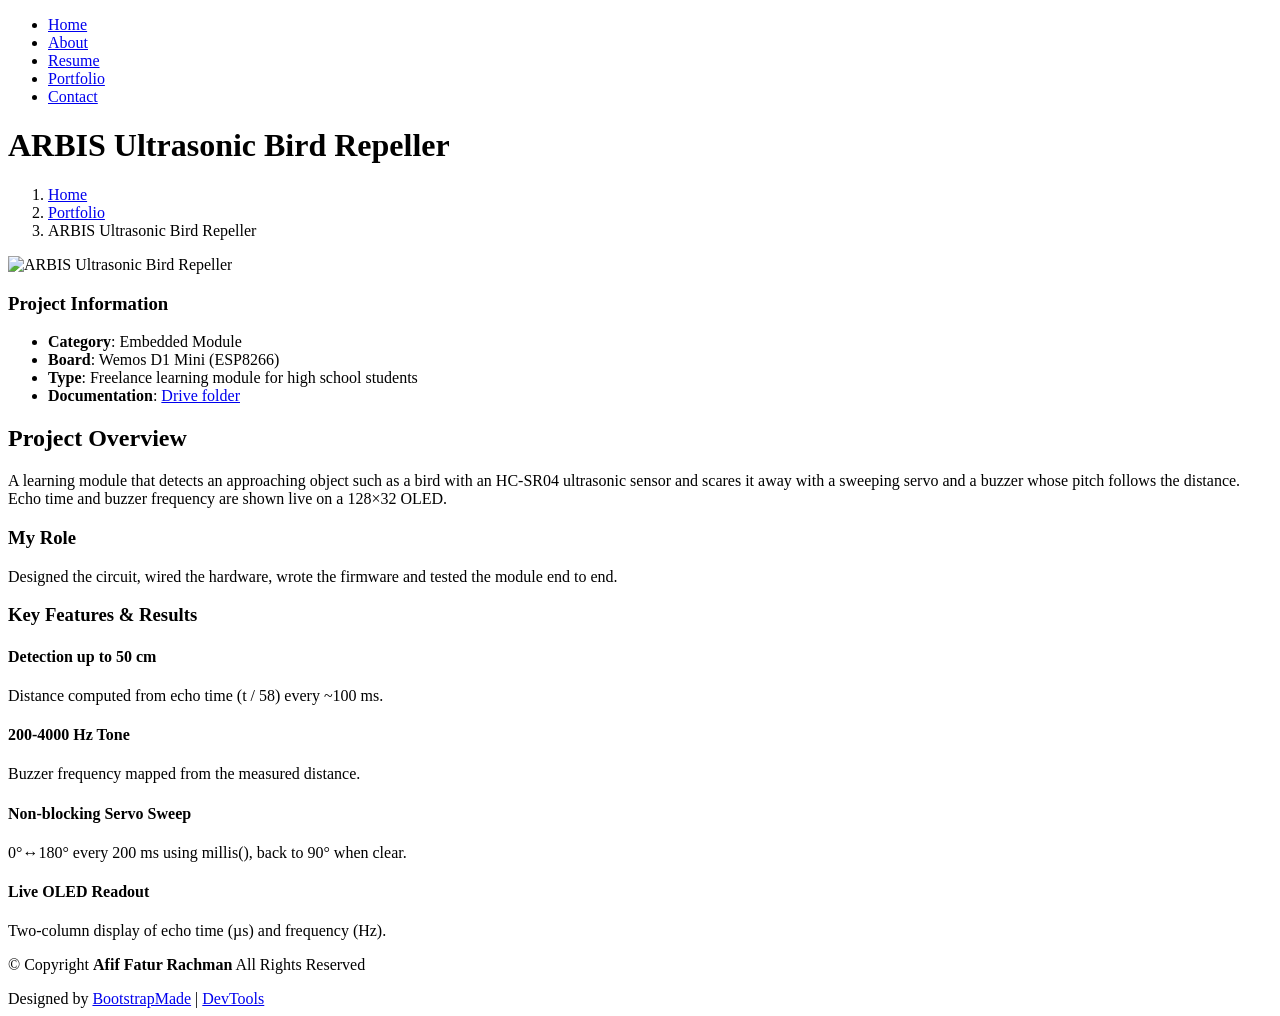
==== project-arbis.html @ 7f002a0c "Add files via upload" ====
<!DOCTYPE html>
<html lang="en">

<head>
  <meta charset="utf-8">
  <meta content="width=device-width, initial-scale=1.0" name="viewport">
  <title>ARBIS Ultrasonic Bird Repeller | Afif Fatur Rachman</title>
  <meta name="description" content="">
  <meta name="keywords" content="">

  <!-- Favicons -->
  <link href="assets/img/favicon.png" rel="icon">
  <link href="assets/img/apple-touch-icon.png" rel="apple-touch-icon">

  <!-- Fonts -->
  <link href="https://fonts.googleapis.com" rel="preconnect">
  <link href="https://fonts.gstatic.com" rel="preconnect" crossorigin>
  <link href="https://fonts.googleapis.com/css2?family=Roboto:ital,wght@0,100;0,300;0,400;0,500;0,700;0,900;1,100;1,300;1,400;1,500;1,700;1,900&family=Ubuntu:ital,wght@0,300;0,400;0,500;0,700;1,300;1,400;1,500;1,700&family=Nunito:ital,wght@0,200;0,300;0,400;0,500;0,600;0,700;0,800;0,900;1,200;1,300;1,400;1,500;1,600;1,700;1,800;1,900&display=swap" rel="stylesheet">

  <!-- Vendor CSS Files -->
  <link href="assets/vendor/bootstrap/css/bootstrap.min.css" rel="stylesheet">
  <link href="assets/vendor/bootstrap-icons/bootstrap-icons.css" rel="stylesheet">
  <link href="assets/vendor/aos/aos.css" rel="stylesheet">
  <link href="assets/vendor/glightbox/css/glightbox.min.css" rel="stylesheet">
  <link href="assets/vendor/swiper/swiper-bundle.min.css" rel="stylesheet">

  <!-- Main CSS File -->
  <link href="assets/css/main.css" rel="stylesheet">

  <!-- =======================================================
  * Template Name: SnapFolio
  * Template URL: https://bootstrapmade.com/snapfolio-bootstrap-portfolio-template/
  * Updated: Jul 21 2025 with Bootstrap v5.3.7
  * Author: BootstrapMade.com
  * License: https://bootstrapmade.com/license/
  ======================================================== -->
</head>

<body class="portfolio-details-page">

  <header id="header" class="header dark-background d-flex flex-column justify-content-center">
    <i class="header-toggle d-xl-none bi bi-list"></i>

    <div class="header-container d-flex flex-column align-items-start">
      <nav id="navmenu" class="navmenu">
        <ul>
          <li><a href="index.html#hero"><i class="bi bi-house navicon"></i>Home</a></li>
          <li><a href="index.html#about"><i class="bi bi-person navicon"></i> About</a></li>
          <li><a href="index.html#resume"><i class="bi bi-file-earmark-text navicon"></i> Resume</a></li>
          <li><a href="index.html#portfolio"><i class="bi bi-images navicon"></i> Portfolio</a></li>
          <li><a href="index.html#contact"><i class="bi bi-envelope navicon"></i> Contact</a></li>
        </ul>
      </nav>

      <div class="social-links text-center">
        <a href="https://linkedin.com/in/afiffatur" class="linkedin" target="_blank" rel="noopener" title="LinkedIn"><i class="bi bi-linkedin"></i></a>
        <a href="https://drive.google.com/drive/folders/1XQpE3AXoUAXFMWgNxPds5E3X4bJaLmcN" class="google-plus" target="_blank" rel="noopener" title="Documents &amp; certificates"><i class="bi bi-google"></i></a>
        <a href="mailto:afiffr25@gmail.com" class="twitter" title="Email"><i class="bi bi-envelope"></i></a>
      </div>

    </div>

  </header>

  <main class="main">

    <!-- Page Title -->
    <div class="page-title dark-background">
      <div class="container d-lg-flex justify-content-between align-items-center">
        <h1 class="mb-2 mb-lg-0">ARBIS Ultrasonic Bird Repeller</h1>
        <nav class="breadcrumbs">
          <ol>
            <li><a href="index.html">Home</a></li>
            <li><a href="index.html#portfolio">Portfolio</a></li>
            <li class="current">ARBIS Ultrasonic Bird Repeller</li>
          </ol>
        </nav>
      </div>
    </div><!-- End Page Title -->

    <!-- Portfolio Details Section -->
    <section id="portfolio-details" class="portfolio-details section">

      <div class="container" data-aos="fade-up" data-aos-delay="100">

        <div class="row gy-4">

          <div class="col-lg-8">
            <div class="portfolio-details-slider swiper init-swiper">

              <script type="application/json" class="swiper-config">
                {
                  "loop": true,
                  "speed": 600,
                  "autoplay": {
                    "delay": 5000
                  },
                  "slidesPerView": "auto",
                  "pagination": {
                    "el": ".swiper-pagination",
                    "type": "bullets",
                    "clickable": true
                  }
                }
              </script>

              <div class="swiper-wrapper align-items-center">

                <div class="swiper-slide">
                  <img src="assets/img/projects/arbis-diagram.jpg" alt="ARBIS Ultrasonic Bird Repeller" class="img-fluid">
                </div>

              </div>
              <div class="swiper-pagination"></div>
            </div>
          </div>

          <div class="col-lg-4">
            <div class="portfolio-info" data-aos="fade-left" data-aos-delay="200">
              <h3>Project Information</h3>
              <ul>
                <li><strong>Category</strong>: Embedded Module</li>
                <li><strong>Board</strong>: Wemos D1 Mini (ESP8266)</li>
                <li><strong>Type</strong>: Freelance learning module for high school students</li>
                <li><strong>Documentation</strong>: <a href="https://drive.google.com/drive/folders/1XQpE3AXoUAXFMWgNxPds5E3X4bJaLmcN" target="_blank" rel="noopener">Drive folder</a></li>
              </ul>
            </div>
          </div>

          <div class="col-lg-12">
            <div class="portfolio-description" data-aos="fade-up" data-aos-delay="300">
              <h2>Project Overview</h2>
              <p>
                A learning module that detects an approaching object such as a bird with an HC-SR04 ultrasonic sensor and scares it away with a sweeping servo and a buzzer whose pitch follows the distance. Echo time and buzzer frequency are shown live on a 128×32 OLED.
              </p>

              <h3 class="mt-4">My Role</h3>
              <p>Designed the circuit, wired the hardware, wrote the firmware and tested the module end to end.</p>

              <div class="features mt-4">
                <h3>Key Features &amp; Results</h3>
                <div class="row gy-3">
                  <div class="col-md-6">
                    <div class="feature-item" data-aos="fade-up" data-aos-delay="400">
                      <i class="bi bi-broadcast"></i>
                      <h4>Detection up to 50 cm</h4>
                      <p>Distance computed from echo time (t / 58) every ~100 ms.</p>
                    </div>
                  </div>
                  <div class="col-md-6">
                    <div class="feature-item" data-aos="fade-up" data-aos-delay="500">
                      <i class="bi bi-music-note-beamed"></i>
                      <h4>200-4000 Hz Tone</h4>
                      <p>Buzzer frequency mapped from the measured distance.</p>
                    </div>
                  </div>
                  <div class="col-md-6">
                    <div class="feature-item" data-aos="fade-up" data-aos-delay="600">
                      <i class="bi bi-arrow-left-right"></i>
                      <h4>Non-blocking Servo Sweep</h4>
                      <p>0°↔180° every 200 ms using millis(), back to 90° when clear.</p>
                    </div>
                  </div>
                  <div class="col-md-6">
                    <div class="feature-item" data-aos="fade-up" data-aos-delay="700">
                      <i class="bi bi-display"></i>
                      <h4>Live OLED Readout</h4>
                      <p>Two-column display of echo time (µs) and frequency (Hz).</p>
                    </div>
                  </div>
                </div>
              </div>
            </div>
          </div>

        </div>

      </div>

    </section><!-- /Portfolio Details Section -->

  </main>

  <footer id="footer" class="footer position-relative">

    <div class="container">
      <div class="copyright text-center ">
        <p>© <span>Copyright</span> <strong class="px-1 sitename">Afif Fatur Rachman</strong> <span>All Rights Reserved</span></p>
      </div>
      <div class="credits">
        <!-- All the links in the footer should remain intact. -->
        <!-- You can delete the links only if you've purchased the pro version. -->
        <!-- Licensing information: https://bootstrapmade.com/license/ -->
        Designed by <a href="https://bootstrapmade.com/">BootstrapMade</a> | <a href="https://bootstrapmade.com/tools/">DevTools</a>
      </div>
    </div>

  </footer>

  <!-- Scroll Top -->
  <a href="#" id="scroll-top" class="scroll-top d-flex align-items-center justify-content-center"><i class="bi bi-arrow-up-short"></i></a>

  <!-- Preloader -->
  <div id="preloader"></div>

  <!-- Vendor JS Files -->
  <script src="assets/vendor/bootstrap/js/bootstrap.bundle.min.js"></script>
  <script src="assets/vendor/aos/aos.js"></script>
  <script src="assets/vendor/typed.js/typed.umd.js"></script>
  <script src="assets/vendor/purecounter/purecounter_vanilla.js"></script>
  <script src="assets/vendor/waypoints/noframework.waypoints.js"></script>
  <script src="assets/vendor/isotope-layout/isotope.pkgd.min.js"></script>
  <script src="assets/vendor/imagesloaded/imagesloaded.pkgd.min.js"></script>
  <script src="assets/vendor/glightbox/js/glightbox.min.js"></script>
  <script src="assets/vendor/swiper/swiper-bundle.min.js"></script>

  <!-- Main JS File -->
  <script src="assets/js/main.js"></script>

</body>

</html>
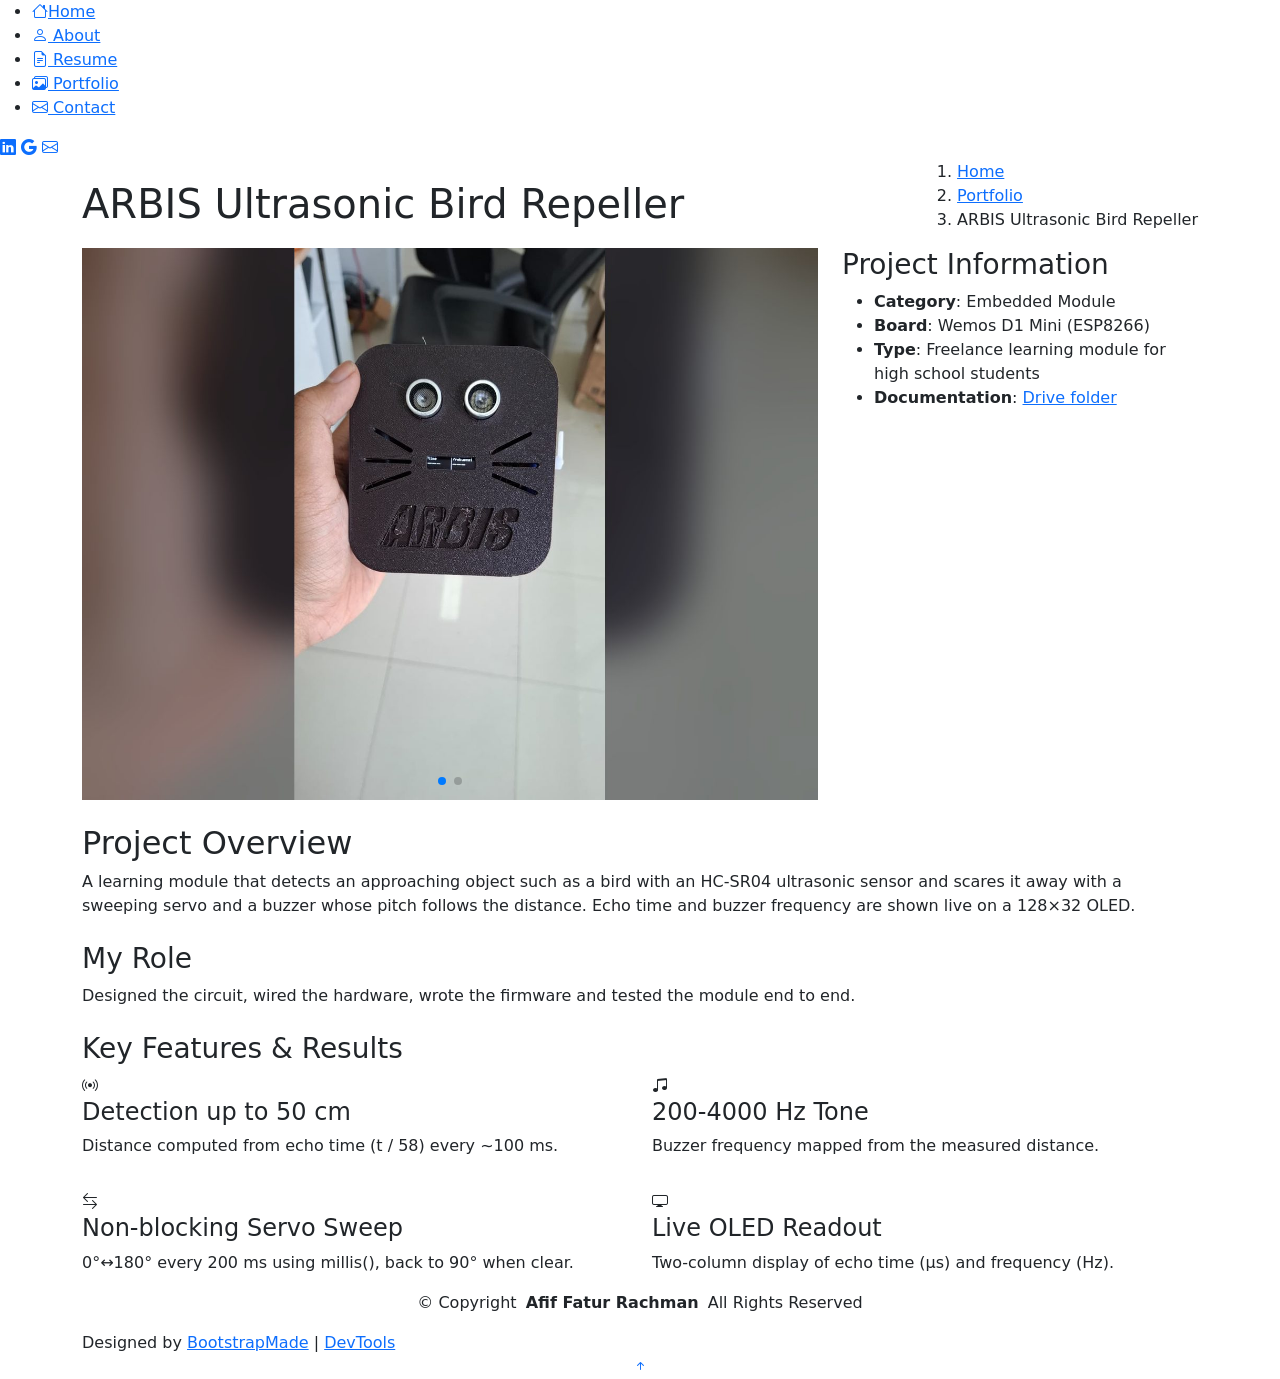
==== commit 36e47699: "Add files via upload" ====
--- a/project-arbis.html
+++ b/project-arbis.html
@@ -107,6 +107,9 @@
               <div class="swiper-wrapper align-items-center">
 
                 <div class="swiper-slide">
+                  <img src="assets/img/projects/arbis-photo.jpg" alt="ARBIS Ultrasonic Bird Repeller" class="img-fluid">
+                </div>
+                <div class="swiper-slide">
                   <img src="assets/img/projects/arbis-diagram.jpg" alt="ARBIS Ultrasonic Bird Repeller" class="img-fluid">
                 </div>
 
--- a/assets/css/main.css
+++ b/assets/css/main.css
@@ -0,0 +1,2550 @@
+/**
+* Template Name: SnapFolio
+* Template URL: https://bootstrapmade.com/snapfolio-bootstrap-portfolio-template/
+* Updated: Jul 21 2025 with Bootstrap v5.3.7
+* Author: BootstrapMade.com
+* License: https://bootstrapmade.com/license/
+*/
+
+/*--------------------------------------------------------------
+# Font & Color Variables
+# Help: https://bootstrapmade.com/color-system/
+--------------------------------------------------------------*/
+/* Fonts */
+:root {
+  --default-font: "Roboto",  system-ui, -apple-system, "Segoe UI", Roboto, "Helvetica Neue", Arial, "Noto Sans", "Liberation Sans", sans-serif, "Apple Color Emoji", "Segoe UI Emoji", "Segoe UI Symbol", "Noto Color Emoji";
+  --heading-font: "Ubuntu",  sans-serif;
+  --nav-font: "Nunito",  sans-serif;
+}
+
+/* Global Colors - The following color variables are used throughout the website. Updating them here will change the color scheme of the entire website */
+:root { 
+  --background-color: #1f1f1f; /* Background color for the entire website, including individual sections */
+  --default-color: #ffffff; /* Default color used for the majority of the text content across the entire website */
+  --heading-color: #ffffff; /* Color for headings, subheadings and title throughout the website */
+  --accent-color: #ececec; /* Accent color that represents your brand on the website. It's used for buttons, links, and other elements that need to stand out */
+  --surface-color: #232323; /* The surface color is used as a background of boxed elements within sections, such as cards, icon boxes, or other elements that require a visual separation from the global background. */
+  --contrast-color: #310606; /* Contrast color for text, ensuring readability against backgrounds of accent, heading, or default colors. */
+}
+
+/* Nav Menu Colors - The following color variables are used specifically for the navigation menu. They are separate from the global colors to allow for more customization options */
+:root {
+  --nav-color: rgba(236, 236, 236, 0.59);  /* The default color of the main navmenu links */
+  --nav-hover-color: #ffffff; /* Applied to main navmenu links when they are hovered over or active */
+  --nav-mobile-background-color: #393939; /* Used as the background color for mobile navigation menu */
+  --nav-dropdown-background-color: #393939; /* Used as the background color for dropdown items that appear when hovering over primary navigation items */
+  --nav-dropdown-color: #ffffff; /* Used for navigation links of the dropdown items in the navigation menu. */
+  --nav-dropdown-hover-color: #ececec; /* Similar to --nav-hover-color, this color is applied to dropdown navigation links when they are hovered over. */
+}
+
+/* Color Presets - These classes override global colors when applied to any section or element, providing reuse of the sam color scheme. */
+
+.light-background {
+  --background-color: #2c2c2c;
+  --surface-color: #323232;
+}
+
+.dark-background {
+  --background-color: #040b14;
+  --default-color: #ffffff;
+  --heading-color: #ffffff;
+  --surface-color: #151f2b;
+  --contrast-color: #ffffff;
+}
+
+/* Smooth scroll */
+:root {
+  scroll-behavior: smooth;
+}
+
+/*--------------------------------------------------------------
+# General Styling & Shared Classes
+--------------------------------------------------------------*/
+body {
+  color: var(--default-color);
+  background-color: var(--background-color);
+  font-family: var(--default-font);
+}
+
+a {
+  color: var(--accent-color);
+  text-decoration: none;
+  transition: 0.3s;
+}
+
+a:hover {
+  color: color-mix(in srgb, var(--accent-color), transparent 25%);
+  text-decoration: none;
+}
+
+h1,
+h2,
+h3,
+h4,
+h5,
+h6 {
+  color: var(--heading-color);
+  font-family: var(--heading-font);
+}
+
+/* PHP Email Form Messages
+------------------------------*/
+.php-email-form .error-message {
+  display: none;
+  background: #df1529;
+  color: #ffffff;
+  text-align: left;
+  padding: 15px;
+  margin-bottom: 24px;
+  font-weight: 600;
+}
+
+.php-email-form .sent-message {
+  display: none;
+  color: #ffffff;
+  background: #059652;
+  text-align: center;
+  padding: 15px;
+  margin-bottom: 24px;
+  font-weight: 600;
+}
+
+.php-email-form .loading {
+  display: none;
+  background: var(--surface-color);
+  text-align: center;
+  padding: 15px;
+  margin-bottom: 24px;
+}
+
+.php-email-form .loading:before {
+  content: "";
+  display: inline-block;
+  border-radius: 50%;
+  width: 24px;
+  height: 24px;
+  margin: 0 10px -6px 0;
+  border: 3px solid var(--accent-color);
+  border-top-color: var(--surface-color);
+  animation: php-email-form-loading 1s linear infinite;
+}
+
+@keyframes php-email-form-loading {
+  0% {
+    transform: rotate(0deg);
+  }
+
+  100% {
+    transform: rotate(360deg);
+  }
+}
+
+/*--------------------------------------------------------------
+# Global Header
+--------------------------------------------------------------*/
+.header {
+  --background-color: #1b1b1b;
+  --contrast-color: #444444;
+  color: var(--default-color);
+  position: fixed;
+  top: 0;
+  left: 0;
+  bottom: 0;
+  padding: 0 15px;
+  width: 300px;
+  transition: all ease-in-out 0.3s;
+  overflow-y: auto;
+  z-index: 997;
+}
+
+.header .header-container {
+  border-radius: 20px;
+  padding: 15px;
+  background-color: var(--background-color);
+  border: 1px solid color-mix(in srgb, var(--default-color), transparent 80%);
+}
+
+.header .social-links {
+  margin: 0 0 10px 0;
+}
+
+.header .social-links a {
+  font-size: 16px;
+  display: inline-flex;
+  align-items: center;
+  justify-content: center;
+  background: color-mix(in srgb, var(--default-color), transparent 90%);
+  color: var(--default-color);
+  margin: 0 2px;
+  border-radius: 50%;
+  text-align: center;
+  width: 40px;
+  height: 40px;
+  transition: 0.3s;
+}
+
+.header .social-links a:hover {
+  color: var(--contrast-color);
+  background: var(--accent-color);
+}
+
+@media (min-width: 1200px) {
+
+  .header~main,
+  .header~#footer {
+    margin-left: 330px;
+  }
+}
+
+@media (max-width: 1199px) {
+  .header {
+    left: -100%;
+  }
+}
+
+.header.header-show {
+  left: 0;
+}
+
+.header .header-toggle {
+  color: var(--contrast-color);
+  background-color: var(--accent-color);
+  font-size: 22px;
+  display: flex;
+  align-items: center;
+  justify-content: center;
+  width: 40px;
+  height: 40px;
+  border-radius: 50%;
+  cursor: pointer;
+  position: fixed;
+  top: 15px;
+  right: 15px;
+  z-index: 9999;
+  transition: background-color 0.3s;
+}
+
+.header .header-toggle:hover {
+  color: var(--contrast-color);
+  background-color: color-mix(in srgb, var(--accent-color) 90%, white 15%);
+}
+
+/*--------------------------------------------------------------
+# Navigation Menu
+--------------------------------------------------------------*/
+.mobile-nav-toggle {
+  display: none;
+}
+
+.navmenu {
+  padding: 0;
+  z-index: 9997;
+  width: 100%;
+}
+
+.navmenu ul {
+  list-style: none;
+  padding: 0 0 20px 0;
+  margin: 0;
+}
+
+.navmenu a,
+.navmenu a:focus {
+  color: var(--nav-color);
+  padding: 15px 10px;
+  font-family: var(--nav-font);
+  font-size: 16px;
+  font-weight: 400;
+  display: flex;
+  align-items: center;
+  white-space: nowrap;
+  transition: 0.3s;
+  width: 100%;
+}
+
+.navmenu a .navicon,
+.navmenu a:focus .navicon {
+  font-size: 20px;
+  margin-right: 10px;
+}
+
+.navmenu a .toggle-dropdown,
+.navmenu a:focus .toggle-dropdown {
+  font-size: 12px;
+  line-height: 0;
+  margin-left: auto;
+  width: 30px;
+  height: 30px;
+  display: flex;
+  align-items: center;
+  justify-content: center;
+  border-radius: 50%;
+  transition: 0.3s;
+  flex-shrink: 0;
+  background-color: color-mix(in srgb, var(--accent-color), transparent 90%);
+}
+
+.navmenu a .toggle-dropdown:hover,
+.navmenu a:focus .toggle-dropdown:hover {
+  background-color: var(--accent-color);
+  color: var(--contrast-color);
+}
+
+.navmenu a:hover,
+.navmenu .active,
+.navmenu .active:focus {
+  color: var(--nav-hover-color);
+}
+
+.navmenu a:hover .navicon,
+.navmenu .active .navicon,
+.navmenu .active:focus .navicon {
+  color: var(--accent-color);
+}
+
+.navmenu .active .toggle-dropdown,
+.navmenu .active:focus .toggle-dropdown {
+  background-color: var(--accent-color);
+  color: var(--contrast-color);
+  transform: rotate(180deg);
+}
+
+.navmenu .dropdown {
+  display: block;
+}
+
+.navmenu .dropdown a,
+.navmenu .dropdown a:focus {
+  color: --nav-dropdown-color;
+}
+
+.navmenu .dropdown a:hover,
+.navmenu .dropdown .active,
+.navmenu .dropdown .active:focus {
+  color: var(--nav-dropdown-hover-color);
+}
+
+.navmenu .dropdown ul {
+  position: static;
+  display: none;
+  z-index: 99;
+  padding: 5px 10px;
+  margin: 5px 10px;
+  background-color: var(--nav-dropdown-background-color);
+  border: 1px solid color-mix(in srgb, var(--default-color), transparent 90%);
+  box-shadow: none;
+  transition: all 0.5s ease-in-out;
+}
+
+.navmenu .dropdown ul ul {
+  background-color: rgba(33, 37, 41, 0.1);
+}
+
+.navmenu .dropdown>.dropdown-active {
+  display: block;
+  background-color: rgba(33, 37, 41, 0.03);
+}
+
+/*--------------------------------------------------------------
+# Global Footer
+--------------------------------------------------------------*/
+.footer {
+  color: var(--default-color);
+  background-color: var(--background-color);
+  font-size: 14px;
+  padding: 0 0 40px 0;
+  position: relative;
+}
+
+.footer .copyright {
+  padding-top: 40px;
+  border-top: 1px solid color-mix(in srgb, var(--default-color), transparent 90%);
+}
+
+.footer .copyright p {
+  margin-bottom: 0;
+}
+
+.footer .credits {
+  margin-top: 4px;
+  font-size: 13px;
+  text-align: center;
+}
+
+/*--------------------------------------------------------------
+# Preloader
+--------------------------------------------------------------*/
+#preloader {
+  position: fixed;
+  inset: 0;
+  z-index: 999999;
+  overflow: hidden;
+  background: var(--background-color);
+  transition: all 0.6s ease-out;
+}
+
+#preloader:before {
+  content: "";
+  position: fixed;
+  top: calc(50% - 30px);
+  left: calc(50% - 30px);
+  border: 6px solid #ffffff;
+  border-color: var(--accent-color) transparent var(--accent-color) transparent;
+  border-radius: 50%;
+  width: 60px;
+  height: 60px;
+  animation: animate-preloader 1.5s linear infinite;
+}
+
+@keyframes animate-preloader {
+  0% {
+    transform: rotate(0deg);
+  }
+
+  100% {
+    transform: rotate(360deg);
+  }
+}
+
+/*--------------------------------------------------------------
+# Scroll Top Button
+--------------------------------------------------------------*/
+.scroll-top {
+  position: fixed;
+  visibility: hidden;
+  opacity: 0;
+  right: 15px;
+  bottom: -15px;
+  z-index: 99999;
+  background-color: var(--accent-color);
+  width: 44px;
+  height: 44px;
+  border-radius: 50px;
+  transition: all 0.4s;
+}
+
+.scroll-top i {
+  font-size: 24px;
+  color: var(--contrast-color);
+  line-height: 0;
+}
+
+.scroll-top:hover {
+  background-color: color-mix(in srgb, var(--accent-color), transparent 20%);
+  color: var(--contrast-color);
+}
+
+.scroll-top.active {
+  visibility: visible;
+  opacity: 1;
+  bottom: 15px;
+}
+
+/*--------------------------------------------------------------
+# Disable aos animation delay on mobile devices
+--------------------------------------------------------------*/
+@media screen and (max-width: 768px) {
+  [data-aos-delay] {
+    transition-delay: 0 !important;
+  }
+}
+
+/*--------------------------------------------------------------
+# Global Page Titles & Breadcrumbs
+--------------------------------------------------------------*/
+.page-title {
+  color: var(--default-color);
+  padding: 25px 0 0 0;
+  position: relative;
+}
+
+.page-title .container {
+  border-bottom: 1px solid color-mix(in srgb, var(--default-color), transparent 90%);
+  padding-bottom: 25px;
+}
+
+.page-title h1 {
+  font-size: 24px;
+  font-weight: 700;
+}
+
+.page-title .breadcrumbs ol {
+  display: flex;
+  flex-wrap: wrap;
+  list-style: none;
+  padding: 0;
+  margin: 0;
+  font-size: 14px;
+  font-weight: 400;
+}
+
+.page-title .breadcrumbs ol li+li {
+  padding-left: 10px;
+}
+
+.page-title .breadcrumbs ol li+li::before {
+  content: "/";
+  display: inline-block;
+  padding-right: 10px;
+  color: color-mix(in srgb, var(--default-color), transparent 70%);
+}
+
+/*--------------------------------------------------------------
+# Global Sections
+--------------------------------------------------------------*/
+section,
+.section {
+  color: var(--default-color);
+  background-color: var(--background-color);
+  padding: 60px 0;
+  overflow: clip;
+}
+
+/*--------------------------------------------------------------
+# Global Section Titles
+--------------------------------------------------------------*/
+.section-title {
+  text-align: center;
+  padding-bottom: 60px;
+  position: relative;
+}
+
+.section-title h2 {
+  font-size: 32px;
+  font-weight: 700;
+  position: relative;
+}
+
+.section-title h2:before,
+.section-title h2:after {
+  content: "";
+  width: 50px;
+  height: 2px;
+  background: var(--accent-color);
+  display: inline-block;
+}
+
+.section-title h2:before {
+  margin: 0 15px 10px 0;
+}
+
+.section-title h2:after {
+  margin: 0 0 10px 15px;
+}
+
+.section-title p {
+  margin-bottom: 0;
+}
+
+/*--------------------------------------------------------------
+# Hero Section
+--------------------------------------------------------------*/
+.hero {
+  min-height: 100vh;
+  position: relative;
+  overflow: hidden;
+  display: flex;
+  align-items: center;
+}
+
+.hero .background-elements {
+  position: absolute;
+  top: 0;
+  left: 0;
+  width: 100%;
+  height: 100%;
+  z-index: 1;
+  overflow: hidden;
+}
+
+.hero .background-elements .bg-circle {
+  position: absolute;
+  border-radius: 50%;
+  background: linear-gradient(45deg, color-mix(in srgb, var(--accent-color), transparent 90%), color-mix(in srgb, var(--accent-color), transparent 95%));
+  animation: float 6s ease-in-out infinite;
+}
+
+.hero .background-elements .bg-circle.circle-1 {
+  width: 300px;
+  height: 300px;
+  top: 10%;
+  right: 10%;
+  animation-delay: 0s;
+}
+
+.hero .background-elements .bg-circle.circle-2 {
+  width: 200px;
+  height: 200px;
+  bottom: 20%;
+  left: 5%;
+  animation-delay: 2s;
+}
+
+.hero .hero-content {
+  position: relative;
+  width: 100%;
+  z-index: 2;
+}
+
+.hero .container {
+  position: relative;
+  z-index: 3;
+}
+
+.hero .hero-text h1 {
+  font-size: 72px;
+  font-weight: 800;
+  line-height: 1.1;
+  margin-bottom: 15px;
+  color: var(--heading-color);
+}
+
+.hero .hero-text h1 .accent-text {
+  color: var(--accent-color);
+  position: relative;
+}
+
+.hero .hero-text h1 .accent-text::after {
+  content: "";
+  position: absolute;
+  bottom: -5px;
+  left: 0;
+  width: 100%;
+  height: 3px;
+  background: linear-gradient(90deg, var(--accent-color), color-mix(in srgb, var(--accent-color), transparent 50%));
+}
+
+.hero .hero-text h2 {
+  font-size: 32px;
+  font-weight: 600;
+  color: var(--heading-color);
+  margin-bottom: 10px;
+}
+
+.hero .hero-text .lead {
+  font-size: 24px;
+  margin-bottom: 20px;
+  color: var(--default-color);
+}
+
+.hero .hero-text .lead span {
+  color: var(--accent-color);
+  font-weight: 600;
+  border-bottom: 2px solid var(--accent-color);
+  padding-bottom: 2px;
+}
+
+.hero .hero-text .description {
+  font-size: 18px;
+  line-height: 1.6;
+  color: color-mix(in srgb, var(--default-color), transparent 20%);
+  margin-bottom: 40px;
+  max-width: 500px;
+}
+
+.hero .hero-actions {
+  display: flex;
+  gap: 20px;
+  margin-bottom: 40px;
+  flex-wrap: wrap;
+}
+
+.hero .hero-actions .btn {
+  padding: 14px 30px;
+  font-size: 16px;
+  font-weight: 600;
+  border-radius: 50px;
+  text-decoration: none;
+  transition: all 0.3s ease;
+  border: 2px solid;
+}
+
+.hero .hero-actions .btn.btn-primary {
+  background-color: var(--accent-color);
+  color: var(--contrast-color);
+  border-color: var(--accent-color);
+}
+
+.hero .hero-actions .btn.btn-primary:hover {
+  background-color: color-mix(in srgb, var(--accent-color), black 10%);
+  transform: translateY(-2px);
+  box-shadow: 0 8px 25px color-mix(in srgb, var(--accent-color), transparent 70%);
+}
+
+.hero .hero-actions .btn.btn-outline {
+  background-color: transparent;
+  color: var(--accent-color);
+  border-color: var(--accent-color);
+}
+
+.hero .hero-actions .btn.btn-outline:hover {
+  background-color: var(--accent-color);
+  color: var(--contrast-color);
+  transform: translateY(-2px);
+}
+
+.hero .social-links {
+  display: flex;
+  gap: 20px;
+}
+
+.hero .social-links a {
+  width: 50px;
+  height: 50px;
+  display: flex;
+  align-items: center;
+  justify-content: center;
+  background-color: var(--surface-color);
+  color: color-mix(in srgb, var(--default-color), transparent 40%);
+  border-radius: 50%;
+  font-size: 20px;
+  transition: all 0.3s ease;
+}
+
+.hero .social-links a:hover {
+  color: var(--contrast-color);
+  background-color: var(--accent-color);
+  transform: translateY(-3px);
+  box-shadow: 0 8px 25px color-mix(in srgb, var(--accent-color), transparent 70%);
+}
+
+.hero .hero-visual {
+  display: flex;
+  justify-content: center;
+  align-items: center;
+  height: 100%;
+}
+
+.hero .hero-visual .profile-container {
+  position: relative;
+  width: 400px;
+  height: 400px;
+}
+
+.hero .hero-visual .profile-container .profile-background {
+  position: absolute;
+  top: 15px;
+  left: 15px;
+  width: 100%;
+  height: 100%;
+  background: color-mix(in srgb, var(--accent-color), transparent 90%);
+  border-radius: 30px;
+  z-index: 1;
+}
+
+.hero .hero-visual .profile-container .profile-image {
+  position: relative;
+  width: 100%;
+  height: 100%;
+  object-fit: cover;
+  border-radius: 30px;
+  z-index: 2;
+}
+
+@keyframes float {
+
+  0%,
+  100% {
+    transform: translateY(0px);
+  }
+
+  50% {
+    transform: translateY(-20px);
+  }
+}
+
+@keyframes floatIcon {
+
+  0%,
+  100% {
+    transform: translateY(0px) rotate(0deg);
+  }
+
+  50% {
+    transform: translateY(-10px) rotate(5deg);
+  }
+}
+
+@media (max-width: 992px) {
+  .hero .hero-text {
+    text-align: center;
+    margin-bottom: 50px;
+  }
+
+  .hero .hero-text h1 {
+    font-size: 56px;
+  }
+
+  .hero .hero-text h2 {
+    font-size: 28px;
+  }
+
+  .hero .hero-text .lead {
+    font-size: 20px;
+  }
+
+  .hero .hero-visual .profile-container {
+    width: 350px;
+    height: 350px;
+  }
+}
+
+@media (max-width: 768px) {
+  .hero .hero-text h1 {
+    font-size: 42px;
+  }
+
+  .hero .hero-text h2 {
+    font-size: 24px;
+  }
+
+  .hero .hero-text .lead {
+    font-size: 18px;
+  }
+
+  .hero .hero-text .description {
+    font-size: 16px;
+  }
+
+  .hero .hero-actions {
+    justify-content: center;
+  }
+
+  .hero .hero-actions .btn {
+    padding: 12px 25px;
+    font-size: 14px;
+  }
+
+  .hero .hero-visual .profile-container {
+    width: 300px;
+    height: 300px;
+  }
+
+  .hero .background-elements .bg-circle.circle-1 {
+    width: 200px;
+    height: 200px;
+  }
+
+  .hero .background-elements .bg-circle.circle-2 {
+    width: 150px;
+    height: 150px;
+  }
+
+  .hero .background-elements .bg-circle.circle-3 {
+    width: 100px;
+    height: 100px;
+  }
+}
+
+/*--------------------------------------------------------------
+# About Section
+--------------------------------------------------------------*/
+.about .profile-card {
+  background: linear-gradient(135deg, var(--surface-color) 0%, color-mix(in srgb, var(--surface-color), var(--accent-color) 5%) 100%);
+  border-radius: 2rem;
+  padding: 2.5rem;
+  text-align: center;
+  box-shadow: 0 20px 40px rgba(0, 0, 0, 0.08);
+  border: 1px solid color-mix(in srgb, var(--accent-color), transparent 90%);
+  position: relative;
+  overflow: hidden;
+}
+
+.about .profile-card::before {
+  content: "";
+  position: absolute;
+  top: 0;
+  left: 0;
+  right: 0;
+  height: 4px;
+  background: linear-gradient(90deg, var(--accent-color), color-mix(in srgb, var(--accent-color), var(--heading-color) 30%));
+}
+
+@media (max-width: 991px) {
+  .about .profile-card {
+    margin-bottom: 3rem;
+  }
+}
+
+.about .profile-header {
+  position: relative;
+  margin-bottom: 2rem;
+}
+
+.about .profile-header .profile-image {
+  width: 160px;
+  height: 160px;
+  margin: 0 auto 1.5rem;
+  border-radius: 50%;
+  overflow: hidden;
+  border: 4px solid var(--accent-color);
+  box-shadow: 0 10px 30px rgba(0, 0, 0, 0.15);
+}
+
+.about .profile-header .profile-image img {
+  width: 100%;
+  height: 100%;
+  object-fit: cover;
+}
+
+.about .profile-header .profile-badge {
+  position: absolute;
+  bottom: 20px;
+  right: calc(50% - 65px);
+  width: 32px;
+  height: 32px;
+  background-color: var(--accent-color);
+  border-radius: 50%;
+  display: flex;
+  align-items: center;
+  justify-content: center;
+  border: 3px solid var(--surface-color);
+}
+
+.about .profile-header .profile-badge i {
+  color: var(--contrast-color);
+  font-size: 14px;
+}
+
+.about .profile-content h3 {
+  font-size: 1.5rem;
+  font-weight: 700;
+  margin-bottom: 0.5rem;
+  color: var(--heading-color);
+}
+
+.about .profile-content .profession {
+  color: var(--accent-color);
+  font-weight: 500;
+  margin-bottom: 2rem;
+}
+
+.about .contact-links {
+  display: flex;
+  flex-direction: column;
+  gap: 1rem;
+}
+
+.about .contact-links .contact-item {
+  display: flex;
+  align-items: center;
+  gap: 0.75rem;
+  padding: 0.75rem 1rem;
+  background-color: color-mix(in srgb, var(--surface-color), var(--background-color) 50%);
+  border-radius: 0.75rem;
+  text-decoration: none;
+  color: var(--default-color);
+  transition: all 0.3s;
+  border: 1px solid color-mix(in srgb, var(--default-color), transparent 90%);
+}
+
+.about .contact-links .contact-item:hover {
+  background-color: var(--accent-color);
+  color: var(--contrast-color);
+  transform: translateY(-2px);
+  box-shadow: 0 5px 20px color-mix(in srgb, var(--accent-color), transparent 70%);
+}
+
+.about .contact-links .contact-item i {
+  font-size: 1rem;
+  width: 18px;
+}
+
+.about .about-content {
+  padding-left: 3rem;
+}
+
+@media (max-width: 991px) {
+  .about .about-content {
+    padding-left: 0;
+  }
+}
+
+.about .about-content .section-header {
+  margin-bottom: 2rem;
+}
+
+.about .about-content .section-header .badge-text {
+  display: inline-block;
+  background: linear-gradient(135deg, var(--accent-color), color-mix(in srgb, var(--accent-color), var(--heading-color) 20%));
+  color: var(--contrast-color);
+  padding: 0.5rem 1.5rem;
+  border-radius: 2rem;
+  font-size: 0.875rem;
+  font-weight: 600;
+  letter-spacing: 0.5px;
+  margin-bottom: 1.5rem;
+}
+
+.about .about-content .section-header h2 {
+  font-size: 2.25rem;
+  font-weight: 700;
+  line-height: 1.3;
+  margin: 0;
+}
+
+@media (max-width: 768px) {
+  .about .about-content .section-header h2 {
+    font-size: 1.875rem;
+  }
+}
+
+.about .about-content .description {
+  margin-bottom: 2.5rem;
+}
+
+.about .about-content .description p {
+  font-size: 1.1rem;
+  line-height: 1.7;
+  color: color-mix(in srgb, var(--default-color), transparent 20%);
+  margin-bottom: 1.5rem;
+}
+
+.about .about-content .description p:last-child {
+  margin-bottom: 0;
+}
+
+.about .stats-grid {
+  display: grid;
+  grid-template-columns: repeat(3, 1fr);
+  gap: 2rem;
+  margin-bottom: 2.5rem;
+  padding: 2rem;
+  background-color: var(--surface-color);
+  border-radius: 1.5rem;
+  box-shadow: 0 10px 30px rgba(0, 0, 0, 0.05);
+}
+
+@media (max-width: 768px) {
+  .about .stats-grid {
+    grid-template-columns: 1fr;
+    gap: 1.5rem;
+    text-align: center;
+  }
+}
+
+.about .stats-grid .stat-item {
+  text-align: center;
+}
+
+.about .stats-grid .stat-item .stat-number {
+  font-size: 2rem;
+  font-weight: 700;
+  color: var(--accent-color);
+  display: block;
+  margin-bottom: 0.5rem;
+}
+
+.about .stats-grid .stat-item .stat-label {
+  font-size: 0.875rem;
+  color: color-mix(in srgb, var(--default-color), transparent 40%);
+  font-weight: 500;
+}
+
+.about .details-grid {
+  margin-bottom: 2.5rem;
+}
+
+.about .details-grid .detail-row {
+  display: grid;
+  grid-template-columns: 1fr 1fr;
+  gap: 2rem;
+  margin-bottom: 1.5rem;
+}
+
+@media (max-width: 768px) {
+  .about .details-grid .detail-row {
+    grid-template-columns: 1fr;
+    gap: 1rem;
+  }
+}
+
+.about .details-grid .detail-row:last-child {
+  margin-bottom: 0;
+}
+
+.about .details-grid .detail-item .detail-label {
+  display: block;
+  font-size: 0.875rem;
+  color: color-mix(in srgb, var(--default-color), transparent 50%);
+  margin-bottom: 0.5rem;
+  font-weight: 500;
+}
+
+.about .details-grid .detail-item .detail-value {
+  display: block;
+  font-weight: 600;
+  color: var(--heading-color);
+  font-size: 1rem;
+}
+
+.about .cta-section {
+  display: flex;
+  gap: 1rem;
+  flex-wrap: wrap;
+}
+
+.about .cta-section .btn {
+  padding: 0.875rem 2rem;
+  border-radius: 0.75rem;
+  font-weight: 600;
+  text-decoration: none;
+  transition: all 0.3s;
+  display: inline-flex;
+  align-items: center;
+  gap: 0.5rem;
+  border: 2px solid transparent;
+}
+
+.about .cta-section .btn.btn-primary {
+  background-color: var(--accent-color);
+  color: var(--contrast-color);
+}
+
+.about .cta-section .btn.btn-primary:hover {
+  background-color: color-mix(in srgb, var(--accent-color), black 15%);
+  transform: translateY(-2px);
+  box-shadow: 0 10px 30px color-mix(in srgb, var(--accent-color), transparent 60%);
+}
+
+.about .cta-section .btn.btn-outline {
+  background-color: transparent;
+  color: var(--default-color);
+  border-color: color-mix(in srgb, var(--default-color), transparent 70%);
+}
+
+.about .cta-section .btn.btn-outline:hover {
+  border-color: var(--accent-color);
+  transform: translateY(-2px);
+}
+
+/*--------------------------------------------------------------
+# Stats Section
+--------------------------------------------------------------*/
+.stats .stats-wrapper {
+  display: grid;
+  grid-template-columns: repeat(4, 1fr);
+  gap: 20px;
+}
+
+@media (max-width: 992px) {
+  .stats .stats-wrapper {
+    grid-template-columns: repeat(2, 1fr);
+  }
+}
+
+@media (max-width: 576px) {
+  .stats .stats-wrapper {
+    grid-template-columns: 1fr;
+  }
+}
+
+.stats .stats-item {
+  background: linear-gradient(135deg, color-mix(in srgb, var(--surface-color), transparent 5%), var(--surface-color));
+  border-radius: 15px;
+  padding: 40px 20px;
+  text-align: center;
+  position: relative;
+  transition: transform 0.3s ease, box-shadow 0.3s ease;
+  box-shadow: 0 10px 30px rgba(0, 0, 0, 0.05);
+  overflow: hidden;
+}
+
+.stats .stats-item:hover {
+  transform: translateY(-10px);
+  box-shadow: 0 15px 35px rgba(0, 0, 0, 0.1);
+}
+
+.stats .stats-item:hover .icon-wrapper {
+  transform: scale(1.1);
+}
+
+.stats .stats-item:nth-child(1) .icon-wrapper {
+  background-color: color-mix(in srgb, var(--accent-color), transparent 85%);
+}
+
+.stats .stats-item:nth-child(1) .icon-wrapper i {
+  color: color-mix(in srgb, var(--accent-color), transparent 10%);
+}
+
+.stats .stats-item:nth-child(2) .icon-wrapper {
+  background-color: color-mix(in srgb, #ff7e00, transparent 85%);
+}
+
+.stats .stats-item:nth-child(2) .icon-wrapper i {
+  color: color-mix(in srgb, #ff7e00, transparent 10%);
+}
+
+.stats .stats-item:nth-child(3) .icon-wrapper {
+  background-color: color-mix(in srgb, #00c875, transparent 85%);
+}
+
+.stats .stats-item:nth-child(3) .icon-wrapper i {
+  color: color-mix(in srgb, #00c875, transparent 10%);
+}
+
+.stats .stats-item:nth-child(4) .icon-wrapper {
+  background-color: color-mix(in srgb, #e83e8c, transparent 85%);
+}
+
+.stats .stats-item:nth-child(4) .icon-wrapper i {
+  color: color-mix(in srgb, #e83e8c, transparent 10%);
+}
+
+.stats .stats-item .icon-wrapper {
+  width: 80px;
+  height: 80px;
+  border-radius: 50%;
+  display: flex;
+  align-items: center;
+  justify-content: center;
+  margin: 0 auto 20px;
+  transition: transform 0.3s ease;
+}
+
+.stats .stats-item .icon-wrapper i {
+  font-size: 36px;
+}
+
+.stats .stats-item span {
+  display: block;
+  font-size: 48px;
+  font-weight: 700;
+  color: var(--heading-color);
+  margin-bottom: 10px;
+  line-height: 1;
+  font-family: var(--heading-font);
+}
+
+.stats .stats-item p {
+  color: var(--default-color);
+  font-size: 18px;
+  margin: 0;
+  font-weight: 500;
+  font-family: var(--heading-font);
+  opacity: 0.8;
+}
+
+/*--------------------------------------------------------------
+# Skills Section
+--------------------------------------------------------------*/
+.skills .skills-category {
+  background-color: var(--surface-color);
+  padding: 30px;
+  border-radius: 8px;
+  box-shadow: 0 0 20px rgba(0, 0, 0, 0.05);
+  height: 100%;
+  transition: transform 0.3s;
+}
+
+.skills .skills-category:hover {
+  transform: translateY(-5px);
+}
+
+.skills .skills-category h3 {
+  font-size: 24px;
+  margin-bottom: 25px;
+  position: relative;
+  padding-bottom: 15px;
+}
+
+.skills .skills-category h3:after {
+  content: "";
+  position: absolute;
+  bottom: 0;
+  left: 0;
+  width: 50px;
+  height: 2px;
+  background-color: var(--accent-color);
+}
+
+.skills .skill-item {
+  margin-bottom: 25px;
+}
+
+.skills .skill-item:last-child {
+  margin-bottom: 0;
+}
+
+.skills .skill-item h4 {
+  font-size: 16px;
+  margin-bottom: 8px;
+}
+
+.skills .skill-item .skill-percentage {
+  font-size: 14px;
+  color: color-mix(in srgb, var(--heading-color), transparent 30%);
+}
+
+.skills .skill-item .progress {
+  height: 8px;
+  background-color: color-mix(in srgb, var(--accent-color), transparent 90%);
+  border-radius: 20px;
+  overflow: hidden;
+  position: relative;
+}
+
+.skills .skill-item .progress .progress-bar {
+  background-color: var(--accent-color);
+  transition: width 1.5s ease-in-out;
+  width: 0;
+  height: 100%;
+  border-radius: 20px;
+}
+
+.skills .skill-item .skill-tooltip {
+  font-size: 14px;
+  color: color-mix(in srgb, var(--default-color), transparent 30%);
+  margin-top: 8px;
+  opacity: 0;
+  transform: translateY(-5px);
+  transition: all 0.3s;
+}
+
+.skills .skill-item:hover .skill-tooltip {
+  opacity: 1;
+  transform: translateY(0);
+}
+
+.skills .skill-box {
+  background-color: var(--surface-color);
+  padding: 25px 20px;
+  border-radius: 8px;
+  text-align: center;
+  transition: all 0.3s;
+  height: 100%;
+  position: relative;
+  overflow: hidden;
+  box-shadow: 0 0 15px rgba(0, 0, 0, 0.05);
+}
+
+.skills .skill-box:hover {
+  transform: translateY(-5px);
+}
+
+.skills .skill-box:hover i {
+  color: var(--accent-color);
+  transform: scale(1.1);
+}
+
+.skills .skill-box:hover .skill-tooltip {
+  opacity: 1;
+  transform: translateY(0);
+}
+
+.skills .skill-box i {
+  font-size: 36px;
+  color: color-mix(in srgb, var(--accent-color), transparent 20%);
+  margin-bottom: 15px;
+  display: inline-block;
+  transition: all 0.3s;
+}
+
+.skills .skill-box h4 {
+  font-size: 18px;
+  margin-bottom: 10px;
+}
+
+.skills .skill-box .skill-tooltip {
+  font-size: 14px;
+  color: color-mix(in srgb, var(--default-color), transparent 30%);
+  opacity: 0;
+  transform: translateY(5px);
+  transition: all 0.3s;
+}
+
+@media (max-width: 991.98px) {
+  .skills .skills-category {
+    margin-bottom: 30px;
+  }
+
+  .skills .skills-category:last-child {
+    margin-bottom: 0;
+  }
+}
+
+@media (max-width: 767.98px) {
+  .skills .skill-box {
+    margin-bottom: 20px;
+  }
+
+  .skills .skill-box:last-child {
+    margin-bottom: 0;
+  }
+}
+
+/*--------------------------------------------------------------
+# Resume Section
+--------------------------------------------------------------*/
+.resume .resume-side {
+  background-color: var(--surface-color);
+  padding: 2rem;
+  border-radius: 10px;
+  box-shadow: 0 0 20px rgba(0, 0, 0, 0.1);
+  height: 100%;
+}
+
+.resume .resume-side .profile-img {
+  text-align: center;
+}
+
+.resume .resume-side .profile-img img {
+  width: 200px;
+  height: 200px;
+  object-fit: cover;
+  border: 5px solid color-mix(in srgb, var(--accent-color), transparent 85%);
+  border-radius: 50%;
+}
+
+.resume .resume-side h3 {
+  font-size: 1.5rem;
+  margin-bottom: 1rem;
+  color: var(--heading-color);
+  font-weight: 600;
+}
+
+.resume .resume-side .contact-info li {
+  margin-bottom: 1rem;
+  color: var(--default-color);
+}
+
+.resume .resume-side .contact-info li i {
+  width: 25px;
+  color: var(--accent-color);
+  margin-right: 0.5rem;
+}
+
+.resume .resume-side .skill-item {
+  margin-bottom: 1.5rem;
+}
+
+.resume .resume-side .skill-item span {
+  font-size: 0.9rem;
+  color: var(--default-color);
+}
+
+.resume .resume-side .skill-item .progress {
+  height: 8px;
+  background-color: color-mix(in srgb, var(--accent-color), transparent 90%);
+  border-radius: 4px;
+  margin-top: 0.5rem;
+}
+
+.resume .resume-side .skill-item .progress .progress-bar {
+  background-color: var(--accent-color);
+  width: 0;
+  transition: width 1s ease;
+}
+
+.resume .resume-section {
+  margin-bottom: 3rem;
+}
+
+.resume .resume-section h3 {
+  font-size: 1.75rem;
+  margin-bottom: 1.5rem;
+  color: var(--heading-color);
+  font-weight: 600;
+}
+
+.resume .resume-section h3 i {
+  color: var(--accent-color);
+}
+
+.resume .resume-section .resume-item {
+  padding-left: 1.5rem;
+  border-left: 2px solid color-mix(in srgb, var(--accent-color), transparent 80%);
+  margin-bottom: 2rem;
+  position: relative;
+}
+
+.resume .resume-section .resume-item:before {
+  content: "";
+  position: absolute;
+  width: 16px;
+  height: 16px;
+  border-radius: 50%;
+  left: -9px;
+  top: 0;
+  background: var(--accent-color);
+}
+
+.resume .resume-section .resume-item h4 {
+  font-size: 1.2rem;
+  margin-bottom: 0.5rem;
+  color: var(--heading-color);
+  font-weight: 600;
+}
+
+.resume .resume-section .resume-item h5 {
+  font-size: 1rem;
+  margin-bottom: 0.5rem;
+  color: var(--accent-color);
+}
+
+.resume .resume-section .resume-item .company {
+  font-size: 0.95rem;
+  margin-bottom: 1rem;
+  color: var(--heading-color);
+}
+
+.resume .resume-section .resume-item .company i {
+  margin-right: 0.5rem;
+}
+
+.resume .resume-section .resume-item ul {
+  padding-left: 1.2rem;
+}
+
+.resume .resume-section .resume-item ul li {
+  margin-bottom: 0.5rem;
+  color: var(--default-color);
+}
+
+.resume .resume-section .resume-item p {
+  color: var(--default-color);
+  margin-bottom: 0;
+}
+
+@media (max-width: 991.98px) {
+  .resume .resume-side {
+    margin-bottom: 2rem;
+  }
+}
+
+/*--------------------------------------------------------------
+# Portfolio Section
+--------------------------------------------------------------*/
+@media (max-width: 991px) {
+  .portfolio .filter-sidebar {
+    margin-bottom: 30px;
+  }
+}
+
+.portfolio .filters-wrapper {
+  background-color: color-mix(in srgb, var(--surface-color), var(--default-color) 3%);
+  padding: 30px;
+  border-radius: 10px;
+  box-shadow: 0 5px 25px rgba(0, 0, 0, 0.05);
+}
+
+@media (max-width: 991px) {
+  .portfolio .filters-wrapper {
+    padding: 20px;
+  }
+}
+
+.portfolio .portfolio-filters {
+  padding: 0;
+  margin: 0;
+  list-style: none;
+  display: flex;
+  flex-direction: column;
+  gap: 10px;
+}
+
+@media (max-width: 991px) {
+  .portfolio .portfolio-filters {
+    flex-direction: row;
+    flex-wrap: wrap;
+    justify-content: center;
+  }
+}
+
+.portfolio .portfolio-filters li {
+  cursor: pointer;
+  padding: 12px 20px;
+  font-size: 16px;
+  font-weight: 500;
+  line-height: 1;
+  color: var(--default-color);
+  transition: all 0.3s ease-in-out;
+  border-radius: 6px;
+  background: transparent;
+  position: relative;
+  border-left: 3px solid transparent;
+}
+
+@media (max-width: 991px) {
+  .portfolio .portfolio-filters li {
+    padding: 8px 16px;
+    border: 1px solid color-mix(in srgb, var(--accent-color), transparent 80%);
+    border-left-width: 3px;
+  }
+}
+
+.portfolio .portfolio-filters li:hover {
+  color: var(--accent-color);
+  background-color: color-mix(in srgb, var(--accent-color), transparent 90%);
+  border-left-color: color-mix(in srgb, var(--accent-color), transparent 50%);
+}
+
+.portfolio .portfolio-filters li.filter-active {
+  color: var(--accent-color);
+  background-color: color-mix(in srgb, var(--accent-color), transparent 90%);
+  border-left-color: var(--accent-color);
+  font-weight: 600;
+}
+
+.portfolio .portfolio-wrap {
+  transition: 0.4s;
+  position: relative;
+  overflow: hidden;
+  border-radius: 12px;
+  box-shadow: 0 5px 20px rgba(0, 0, 0, 0.08);
+  height: 100%;
+}
+
+.portfolio .portfolio-wrap img {
+  transition: transform 0.6s cubic-bezier(0.215, 0.61, 0.355, 1);
+  width: 100%;
+  height: 350px;
+  object-fit: cover;
+}
+
+.portfolio .portfolio-wrap .portfolio-info {
+  position: absolute;
+  bottom: 0;
+  left: 0;
+  right: 0;
+  padding: 25px;
+  background: linear-gradient(to top, rgba(0, 0, 0, 0.8) 0%, rgba(0, 0, 0, 0.4) 60%, rgba(0, 0, 0, 0) 100%);
+  z-index: 3;
+  transition: all 0.4s cubic-bezier(0.215, 0.61, 0.355, 1);
+  transform: translateY(20px);
+  opacity: 0;
+}
+
+.portfolio .portfolio-wrap .portfolio-info .content {
+  transition: all 0.4s cubic-bezier(0.215, 0.61, 0.355, 1);
+  transform: translateY(20px);
+}
+
+.portfolio .portfolio-wrap .portfolio-info .category {
+  display: inline-block;
+  color: var(--accent-color);
+  font-size: 14px;
+  font-weight: 500;
+  text-transform: uppercase;
+  letter-spacing: 1px;
+  margin-bottom: 8px;
+}
+
+.portfolio .portfolio-wrap .portfolio-info h4 {
+  font-size: 20px;
+  color: var(--contrast-color);
+  font-weight: 700;
+  margin-bottom: 15px;
+}
+
+.portfolio .portfolio-wrap .portfolio-info .portfolio-links {
+  display: flex;
+  gap: 12px;
+}
+
+.portfolio .portfolio-wrap .portfolio-info .portfolio-links a {
+  color: var(--contrast-color);
+  width: 40px;
+  height: 40px;
+  display: flex;
+  align-items: center;
+  justify-content: center;
+  background-color: color-mix(in srgb, var(--accent-color), transparent 30%);
+  border-radius: 50%;
+  font-size: 18px;
+  transition: 0.3s;
+}
+
+.portfolio .portfolio-wrap .portfolio-info .portfolio-links a:hover {
+  background-color: var(--accent-color);
+  transform: translateY(-3px);
+}
+
+.portfolio .portfolio-wrap:hover {
+  transform: translateY(-5px);
+}
+
+.portfolio .portfolio-wrap:hover img {
+  transform: scale(1.08);
+}
+
+.portfolio .portfolio-wrap:hover .portfolio-info {
+  transform: translateY(0);
+  opacity: 1;
+}
+
+.portfolio .portfolio-wrap:hover .portfolio-info .content {
+  transform: translateY(0);
+}
+
+/*--------------------------------------------------------------
+# Services Section
+--------------------------------------------------------------*/
+.services .service-header {
+  margin-bottom: 60px;
+}
+
+.services .service-header .service-intro .service-heading {
+  font-size: 48px;
+  margin-bottom: 0;
+  font-weight: 700;
+  line-height: 1.2;
+  color: var(--heading-color);
+}
+
+.services .service-header .service-intro .service-heading div {
+  display: block;
+  position: relative;
+}
+
+.services .service-header .service-intro .service-heading span {
+  display: block;
+  color: var(--accent-color);
+}
+
+@media (max-width: 992px) {
+  .services .service-header .service-intro .service-heading {
+    font-size: 36px;
+  }
+}
+
+@media (max-width: 768px) {
+  .services .service-header .service-intro .service-heading {
+    font-size: 30px;
+    margin-bottom: 20px;
+  }
+}
+
+.services .service-header .service-summary p {
+  margin-bottom: 25px;
+  color: var(--default-color);
+}
+
+.services .service-header .service-summary .service-btn {
+  display: inline-flex;
+  align-items: center;
+  padding: 12px 30px;
+  background-color: var(--accent-color);
+  color: var(--contrast-color);
+  border-radius: 4px;
+  font-weight: 500;
+  transition: all 0.3s ease;
+}
+
+.services .service-header .service-summary .service-btn i {
+  margin-left: 10px;
+  transition: transform 0.3s ease;
+}
+
+.services .service-header .service-summary .service-btn:hover {
+  background-color: color-mix(in srgb, var(--accent-color), transparent 15%);
+  color: var(--contrast-color);
+}
+
+.services .service-header .service-summary .service-btn:hover i {
+  transform: translateX(5px);
+}
+
+@media (max-width: 992px) {
+  .services .service-header .service-summary {
+    margin-top: 30px;
+  }
+}
+
+.services .service-card {
+  padding: 40px 40px 40px 40px;
+  margin-bottom: 30px;
+  border: 2px solid color-mix(in srgb, var(--accent-color), transparent 90%);
+  transition: all 0.3s ease;
+}
+
+.services .service-card .service-icon {
+  margin-bottom: 25px;
+  background-color: color-mix(in srgb, var(--accent-color), transparent 90%);
+  display: inline-flex;
+  align-items: center;
+  justify-content: center;
+  border-radius: 10px;
+  width: 64px;
+  height: 64px;
+}
+
+.services .service-card .service-icon i {
+  font-size: 32px;
+  color: var(--accent-color);
+  transition: all 0.3s ease;
+}
+
+.services .service-card h3 {
+  font-size: 28px;
+  margin-bottom: 15px;
+  font-weight: 700;
+}
+
+.services .service-card h3 a {
+  color: var(--heading-color);
+  transition: color 0.3s ease;
+}
+
+.services .service-card h3 a span {
+  display: block;
+}
+
+.services .service-card h3 a:hover {
+  color: var(--accent-color);
+}
+
+.services .service-card p {
+  color: var(--default-color);
+  transition: color 0.3s ease;
+  margin-bottom: 0;
+}
+
+.services .service-card .card-action {
+  position: absolute;
+  top: 0;
+  right: 0;
+  width: 80px;
+  height: 80px;
+  display: flex;
+  align-items: center;
+  justify-content: center;
+  background-color: var(--accent-color);
+  opacity: 0;
+  visibility: hidden;
+  transform: translateY(20px);
+  transition: all 0.3s ease;
+}
+
+.services .service-card .card-action i {
+  font-size: 24px;
+  color: var(--contrast-color);
+  transition: transform 0.3s ease;
+}
+
+.services .service-card .card-action:hover i {
+  transform: rotate(45deg);
+}
+
+.services .service-card::before {
+  content: "";
+  position: absolute;
+  top: 0;
+  left: 0;
+  right: 0;
+  bottom: 0;
+  background-color: var(--surface-color);
+  clip-path: polygon(70% 0, 100% 30%, 100% 100%, 0 100%, 0 0);
+  z-index: -1;
+  opacity: 0;
+  visibility: hidden;
+  transition: all 0.3s ease;
+}
+
+.services .service-card:hover {
+  border-color: transparent;
+}
+
+.services .service-card:hover::before {
+  opacity: 1;
+  visibility: visible;
+  background-color: color-mix(in srgb, var(--accent-color), transparent 90%);
+}
+
+.services .service-card:hover h3 a {
+  color: var(--accent-color);
+}
+
+.services .service-card:hover h3 a:hover {
+  color: var(--accent-color);
+}
+
+.services .service-card:hover p {
+  color: color-mix(in srgb, var(--default-color), transparent 20%);
+}
+
+.services .service-card:hover .card-action {
+  opacity: 1;
+  visibility: visible;
+  transform: translateY(0);
+}
+
+.services .service-card:hover .service-icon i {
+  transform: scale(1.1);
+}
+
+@media (max-width: 768px) {
+  .services .service-card {
+    padding: 150px 25px 25px;
+  }
+
+  .services .service-card h3 {
+    font-size: 24px;
+  }
+
+  .services .service-card .service-icon {
+    position: absolute;
+    top: 40px;
+    left: 25px;
+  }
+}
+
+@media (max-width: 768px) {
+  .services {
+    padding: 70px 0 50px;
+  }
+}
+
+/*--------------------------------------------------------------
+# Testimonials Section
+--------------------------------------------------------------*/
+.testimonials .testimonial-masonry {
+  display: grid;
+  grid-template-columns: repeat(3, 1fr);
+  gap: 2rem;
+  position: relative;
+}
+
+.testimonials .testimonial-masonry::before {
+  content: "";
+  position: absolute;
+  width: 100%;
+  height: 100%;
+  background: radial-gradient(circle at center, color-mix(in srgb, var(--accent-color), transparent 95%), transparent);
+  opacity: 0.5;
+  z-index: -1;
+}
+
+.testimonials .testimonial-item:nth-child(3n-1) {
+  margin-top: 3rem;
+}
+
+.testimonials .testimonial-item:nth-child(3n) {
+  margin-top: 1.5rem;
+}
+
+.testimonials .testimonial-item.highlight .testimonial-content {
+  background-color: color-mix(in srgb, var(--accent-color), transparent 92%);
+  border: 1px solid color-mix(in srgb, var(--accent-color), transparent 70%);
+}
+
+.testimonials .testimonial-item.highlight .testimonial-content .quote-pattern {
+  background-color: color-mix(in srgb, var(--accent-color), transparent 85%);
+}
+
+.testimonials .testimonial-item.highlight .testimonial-content .quote-pattern i {
+  color: var(--accent-color);
+}
+
+.testimonials .testimonial-content {
+  background-color: var(--surface-color);
+  border-radius: 20px;
+  padding: 2rem;
+  position: relative;
+  transition: all 0.3s ease;
+  border: 1px solid color-mix(in srgb, var(--default-color), transparent 92%);
+}
+
+.testimonials .testimonial-content:hover {
+  transform: translateY(-5px);
+}
+
+.testimonials .testimonial-content p {
+  font-size: 1rem;
+  line-height: 1.7;
+  margin: 1.5rem 0;
+  position: relative;
+}
+
+.testimonials .quote-pattern {
+  position: absolute;
+  top: -1.25rem;
+  left: 2rem;
+  width: 2.5rem;
+  height: 2.5rem;
+  background-color: var(--surface-color);
+  border-radius: 50%;
+  display: flex;
+  align-items: center;
+  justify-content: center;
+  border: 1px solid color-mix(in srgb, var(--default-color), transparent 92%);
+}
+
+.testimonials .quote-pattern i {
+  font-size: 1.25rem;
+  color: var(--accent-color);
+}
+
+.testimonials .client-info {
+  display: flex;
+  align-items: center;
+  gap: 1rem;
+  margin-top: 1.5rem;
+  padding-top: 1.5rem;
+  border-top: 1px solid color-mix(in srgb, var(--default-color), transparent 92%);
+}
+
+.testimonials .client-image {
+  width: 50px;
+  height: 50px;
+  border-radius: 50%;
+  overflow: hidden;
+  flex-shrink: 0;
+}
+
+.testimonials .client-image img {
+  width: 100%;
+  height: 100%;
+  object-fit: cover;
+}
+
+.testimonials .client-details h3 {
+  font-size: 1.125rem;
+  margin-bottom: 0.25rem;
+}
+
+.testimonials .client-details .position {
+  font-size: 0.875rem;
+  color: color-mix(in srgb, var(--heading-color), transparent 40%);
+}
+
+@media (max-width: 1199.98px) {
+  .testimonials .testimonial-masonry {
+    grid-template-columns: repeat(2, 1fr);
+    gap: 1.5rem;
+  }
+
+  .testimonials .testimonial-item:nth-child(3n-1),
+  .testimonials .testimonial-item:nth-child(3n) {
+    margin-top: 0;
+  }
+
+  .testimonials .testimonial-item:nth-child(even) {
+    margin-top: 2rem;
+  }
+}
+
+@media (max-width: 767.98px) {
+  .testimonials .testimonial-masonry {
+    grid-template-columns: 1fr;
+    gap: 2rem;
+  }
+
+  .testimonials .testimonial-item:nth-child(even) {
+    margin-top: 0;
+  }
+
+  .testimonials .testimonial-content {
+    padding: 1.5rem;
+  }
+
+  .testimonials .testimonial-content p {
+    font-size: 0.9375rem;
+    margin: 1.25rem 0;
+  }
+
+  .testimonials .quote-pattern {
+    width: 2.25rem;
+    height: 2.25rem;
+    top: -1.125rem;
+  }
+
+  .testimonials .quote-pattern i {
+    font-size: 1.125rem;
+  }
+
+  .testimonials .client-info {
+    margin-top: 1.25rem;
+    padding-top: 1.25rem;
+  }
+
+  .testimonials .client-image {
+    width: 45px;
+    height: 45px;
+  }
+
+  .testimonials .client-details h3 {
+    font-size: 1rem;
+  }
+
+  .testimonials .client-details .position {
+    font-size: 0.8125rem;
+  }
+}
+
+/*--------------------------------------------------------------
+# Contact Section
+--------------------------------------------------------------*/
+.contact .info-box {
+  background-color: var(--accent-color);
+  color: var(--contrast-color);
+  padding: 3rem;
+  border-radius: 1rem;
+  height: 100%;
+}
+
+.contact .info-box h3 {
+  color: var(--contrast-color);
+  font-size: 2rem;
+  margin-bottom: 1rem;
+}
+
+@media (max-width: 767.98px) {
+  .contact .info-box h3 {
+    font-size: 1.75rem;
+  }
+}
+
+.contact .info-box p {
+  opacity: 0.8;
+  margin-bottom: 2rem;
+}
+
+.contact .info-box a {
+  color: var(--contrast-color);
+}
+
+@media (max-width: 992px) {
+  .contact .info-box {
+    padding: 1.5rem;
+  }
+}
+
+.contact .info-item {
+  display: flex;
+  gap: 1.5rem;
+  margin-bottom: 2rem;
+}
+
+.contact .info-item:last-child {
+  margin-bottom: 0;
+}
+
+.contact .info-item .icon-box {
+  width: 3.5rem;
+  height: 3.5rem;
+  background-color: color-mix(in srgb, var(--contrast-color), transparent 85%);
+  border-radius: 50%;
+  display: flex;
+  align-items: center;
+  justify-content: center;
+  flex-shrink: 0;
+  transition: 0.3s;
+}
+
+.contact .info-item .icon-box i {
+  font-size: 1.5rem;
+  color: var(--contrast-color);
+}
+
+.contact .info-item:hover .icon-box {
+  background-color: color-mix(in srgb, var(--contrast-color), transparent 70%);
+}
+
+.contact .info-item .content h4 {
+  color: var(--contrast-color);
+  font-size: 1.25rem;
+  margin-bottom: 0.5rem;
+  font-weight: 700;
+}
+
+.contact .info-item .content p {
+  margin-bottom: 0.25rem;
+  font-size: 0.95rem;
+}
+
+.contact .info-item .content p:last-child {
+  margin-bottom: 0;
+}
+
+.contact .contact-form {
+  background-color: var(--surface-color);
+  padding: 3rem;
+  border-radius: 1rem;
+  height: 100%;
+  box-shadow: 0 0 25px rgba(0, 0, 0, 0.05);
+}
+
+@media (max-width: 992px) {
+  .contact .contact-form {
+    padding: 1.5rem;
+  }
+}
+
+.contact .contact-form h3 {
+  font-size: 2rem;
+  margin-bottom: 1rem;
+}
+
+@media (max-width: 768px) {
+  .contact .contact-form h3 {
+    font-size: 1.75rem;
+  }
+}
+
+.contact .contact-form p {
+  color: color-mix(in srgb, var(--default-color), transparent 25%);
+  margin-bottom: 2rem;
+}
+
+.contact .contact-form .form-control,
+.contact .contact-form .form-select {
+  padding: 0.875rem 1.25rem;
+  border-color: color-mix(in srgb, var(--default-color), transparent 90%);
+  border-radius: 0.5rem;
+  background-color: color-mix(in srgb, var(--surface-color) 90%, white 5%);
+  color: var(--default-color);
+}
+
+.contact .contact-form .form-control:focus,
+.contact .contact-form .form-select:focus {
+  box-shadow: none;
+  border-color: var(--accent-color);
+}
+
+.contact .contact-form .form-control::placeholder,
+.contact .contact-form .form-select::placeholder {
+  color: color-mix(in srgb, var(--default-color), transparent 50%);
+}
+
+.contact .contact-form .btn {
+  background-color: var(--accent-color);
+  color: var(--contrast-color);
+  padding: 1rem 2rem;
+  border-radius: 2rem;
+  display: inline-flex;
+  align-items: center;
+  gap: 0.5rem;
+  transition: 0.3s;
+}
+
+.contact .contact-form .btn i {
+  font-size: 1.25rem;
+}
+
+.contact .contact-form .btn:hover {
+  background-color: color-mix(in srgb, var(--accent-color), var(--contrast-color) 20%);
+}
+
+/*--------------------------------------------------------------
+# Portfolio Details Section
+--------------------------------------------------------------*/
+.portfolio-details .portfolio-details-slider {
+  position: relative;
+  overflow: hidden;
+  border-radius: 8px;
+  box-shadow: 0 0 30px rgba(var(--default-color), 0.1);
+}
+
+.portfolio-details .portfolio-details-slider .swiper-wrapper {
+  height: auto !important;
+}
+
+.portfolio-details .portfolio-details-slider img {
+  aspect-ratio: 16/9;
+  object-fit: cover;
+}
+
+.portfolio-details .portfolio-details-slider .swiper-pagination {
+  position: absolute;
+  bottom: 20px;
+}
+
+.portfolio-details .portfolio-details-slider .swiper-pagination .swiper-pagination-bullet {
+  width: 12px;
+  height: 12px;
+  background-color: var(--contrast-color);
+  opacity: 0.5;
+  transition: 0.3s;
+}
+
+.portfolio-details .portfolio-details-slider .swiper-pagination .swiper-pagination-bullet.swiper-pagination-bullet-active {
+  opacity: 1;
+  background-color: var(--accent-color);
+}
+
+.portfolio-details .portfolio-info {
+  padding: 30px;
+  background-color: var(--surface-color);
+  border-radius: 8px;
+  box-shadow: 0 0 30px rgba(var(--default-color), 0.1);
+}
+
+.portfolio-details .portfolio-info h3 {
+  font-size: 22px;
+  font-weight: 700;
+  margin-bottom: 20px;
+  padding-bottom: 20px;
+  border-bottom: 1px solid color-mix(in srgb, var(--default-color), transparent 90%);
+}
+
+.portfolio-details .portfolio-info ul {
+  padding: 0;
+  list-style: none;
+}
+
+.portfolio-details .portfolio-info ul li {
+  padding: 10px 0;
+  border-bottom: 1px solid color-mix(in srgb, var(--default-color), transparent 90%);
+}
+
+.portfolio-details .portfolio-info ul li:last-child {
+  border-bottom: 0;
+}
+
+.portfolio-details .portfolio-info ul li strong {
+  font-weight: 600;
+  margin-right: 10px;
+  color: var(--heading-color);
+}
+
+.portfolio-details .portfolio-info ul li a {
+  color: var(--accent-color);
+  transition: 0.3s;
+}
+
+.portfolio-details .portfolio-info ul li a:hover {
+  color: color-mix(in srgb, var(--accent-color), transparent 25%);
+  text-decoration: underline;
+}
+
+.portfolio-details .portfolio-description h2 {
+  font-size: 26px;
+  font-weight: 700;
+  margin-bottom: 20px;
+}
+
+.portfolio-details .portfolio-description p {
+  padding: 0;
+  margin-bottom: 20px;
+  color: color-mix(in srgb, var(--default-color), transparent 20%);
+}
+
+.portfolio-details .portfolio-description .features h3 {
+  font-size: 22px;
+  font-weight: 600;
+  margin-bottom: 30px;
+}
+
+.portfolio-details .portfolio-description .features .feature-item {
+  padding: 30px;
+  background-color: var(--surface-color);
+  border-radius: 8px;
+  height: 100%;
+  transition: 0.3s;
+  box-shadow: 0 0 30px rgba(var(--default-color), 0.1);
+}
+
+.portfolio-details .portfolio-description .features .feature-item:hover {
+  transform: translateY(-5px);
+}
+
+.portfolio-details .portfolio-description .features .feature-item i {
+  font-size: 32px;
+  color: var(--accent-color);
+  margin-bottom: 20px;
+  display: inline-block;
+}
+
+.portfolio-details .portfolio-description .features .feature-item h4 {
+  font-size: 18px;
+  font-weight: 600;
+  margin-bottom: 15px;
+}
+
+.portfolio-details .portfolio-description .features .feature-item p {
+  margin: 0;
+  font-size: 15px;
+}
+
+@media (max-width: 991px) {
+  .portfolio-details .portfolio-info {
+    margin-top: 20px;
+  }
+}
+
+@media (max-width: 768px) {
+  .portfolio-details .portfolio-description h2 {
+    font-size: 24px;
+  }
+}
+
+/*--------------------------------------------------------------
+# Service Details Section
+--------------------------------------------------------------*/
+.service-details .service-details-slider {
+  position: relative;
+  overflow: hidden;
+  border-radius: 10px;
+  z-index: 1;
+}
+
+.service-details .service-details-slider .swiper-wrapper {
+  height: auto !important;
+}
+
+.service-details .service-details-slider .swiper-pagination {
+  position: absolute;
+  bottom: 20px;
+  left: 0;
+  right: 0;
+  z-index: 2;
+}
+
+.service-details .service-details-slider .swiper-pagination .swiper-pagination-bullet {
+  width: 10px;
+  height: 10px;
+  background-color: var(--contrast-color);
+  opacity: 0.5;
+  transition: 0.3s;
+}
+
+.service-details .service-details-slider .swiper-pagination .swiper-pagination-bullet.swiper-pagination-bullet-active {
+  opacity: 1;
+  width: 20px;
+  border-radius: 5px;
+}
+
+.service-details .content h3 {
+  font-size: 28px;
+  font-weight: 700;
+  margin-bottom: 20px;
+}
+
+.service-details .content p {
+  color: color-mix(in srgb, var(--default-color), transparent 20%);
+  margin-bottom: 15px;
+}
+
+.service-details .content .features .feature-box {
+  padding: 20px;
+  background: var(--surface-color);
+  border-radius: 10px;
+  box-shadow: 0 0 20px rgba(0, 0, 0, 0.05);
+  height: 100%;
+  transition: 0.3s;
+}
+
+.service-details .content .features .feature-box:hover {
+  transform: translateY(-5px);
+}
+
+.service-details .content .features .feature-box i {
+  font-size: 24px;
+  color: var(--accent-color);
+  margin-right: 15px;
+}
+
+.service-details .content .features .feature-box h4 {
+  font-size: 18px;
+  font-weight: 600;
+  margin: 0;
+}
+
+.service-details .service-info {
+  background: var(--surface-color);
+  padding: 30px;
+  border-radius: 10px;
+  box-shadow: 0 0 20px rgba(0, 0, 0, 0.05);
+}
+
+.service-details .service-info h4 {
+  font-size: 22px;
+  font-weight: 700;
+  margin-bottom: 25px;
+  padding-bottom: 15px;
+  border-bottom: 2px solid color-mix(in srgb, var(--accent-color), transparent 85%);
+}
+
+.service-details .service-info .info-item {
+  margin-bottom: 25px;
+}
+
+.service-details .service-info .info-item:last-child {
+  margin-bottom: 0;
+}
+
+.service-details .service-info .info-item i {
+  font-size: 24px;
+  color: var(--accent-color);
+  margin-bottom: 10px;
+}
+
+.service-details .service-info .info-item h5 {
+  font-size: 16px;
+  font-weight: 600;
+  margin-bottom: 5px;
+}
+
+.service-details .service-info .info-item p {
+  color: color-mix(in srgb, var(--default-color), transparent 20%);
+  margin: 0;
+}
+
+.service-details .related-services {
+  background: var(--surface-color);
+  padding: 30px;
+  border-radius: 10px;
+  box-shadow: 0 0 20px rgba(0, 0, 0, 0.05);
+}
+
+.service-details .related-services h4 {
+  font-size: 22px;
+  font-weight: 700;
+  margin-bottom: 25px;
+  padding-bottom: 15px;
+  border-bottom: 2px solid color-mix(in srgb, var(--accent-color), transparent 85%);
+}
+
+.service-details .related-services .service-item {
+  margin-bottom: 25px;
+  padding-bottom: 25px;
+  border-bottom: 1px solid color-mix(in srgb, var(--default-color), transparent 90%);
+}
+
+.service-details .related-services .service-item:last-child {
+  margin-bottom: 0;
+  padding-bottom: 0;
+  border-bottom: none;
+}
+
+.service-details .related-services .service-item i {
+  font-size: 24px;
+  color: var(--accent-color);
+  margin-bottom: 10px;
+}
+
+.service-details .related-services .service-item h5 {
+  font-size: 18px;
+  margin-bottom: 10px;
+}
+
+.service-details .related-services .service-item h5 a {
+  color: var(--heading-color);
+  transition: 0.3s;
+}
+
+.service-details .related-services .service-item h5 a:hover {
+  color: var(--accent-color);
+}
+
+.service-details .related-services .service-item p {
+  color: color-mix(in srgb, var(--default-color), transparent 20%);
+  margin: 0;
+  font-size: 14px;
+}
+
+@media (max-width: 991px) {
+
+  .service-details .service-info,
+  .service-details .related-services {
+    margin-top: 30px;
+  }
+}
+
+/*--------------------------------------------------------------
+# Starter Section Section
+--------------------------------------------------------------*/
+.starter-section {
+  /* Add your styles here */
+}
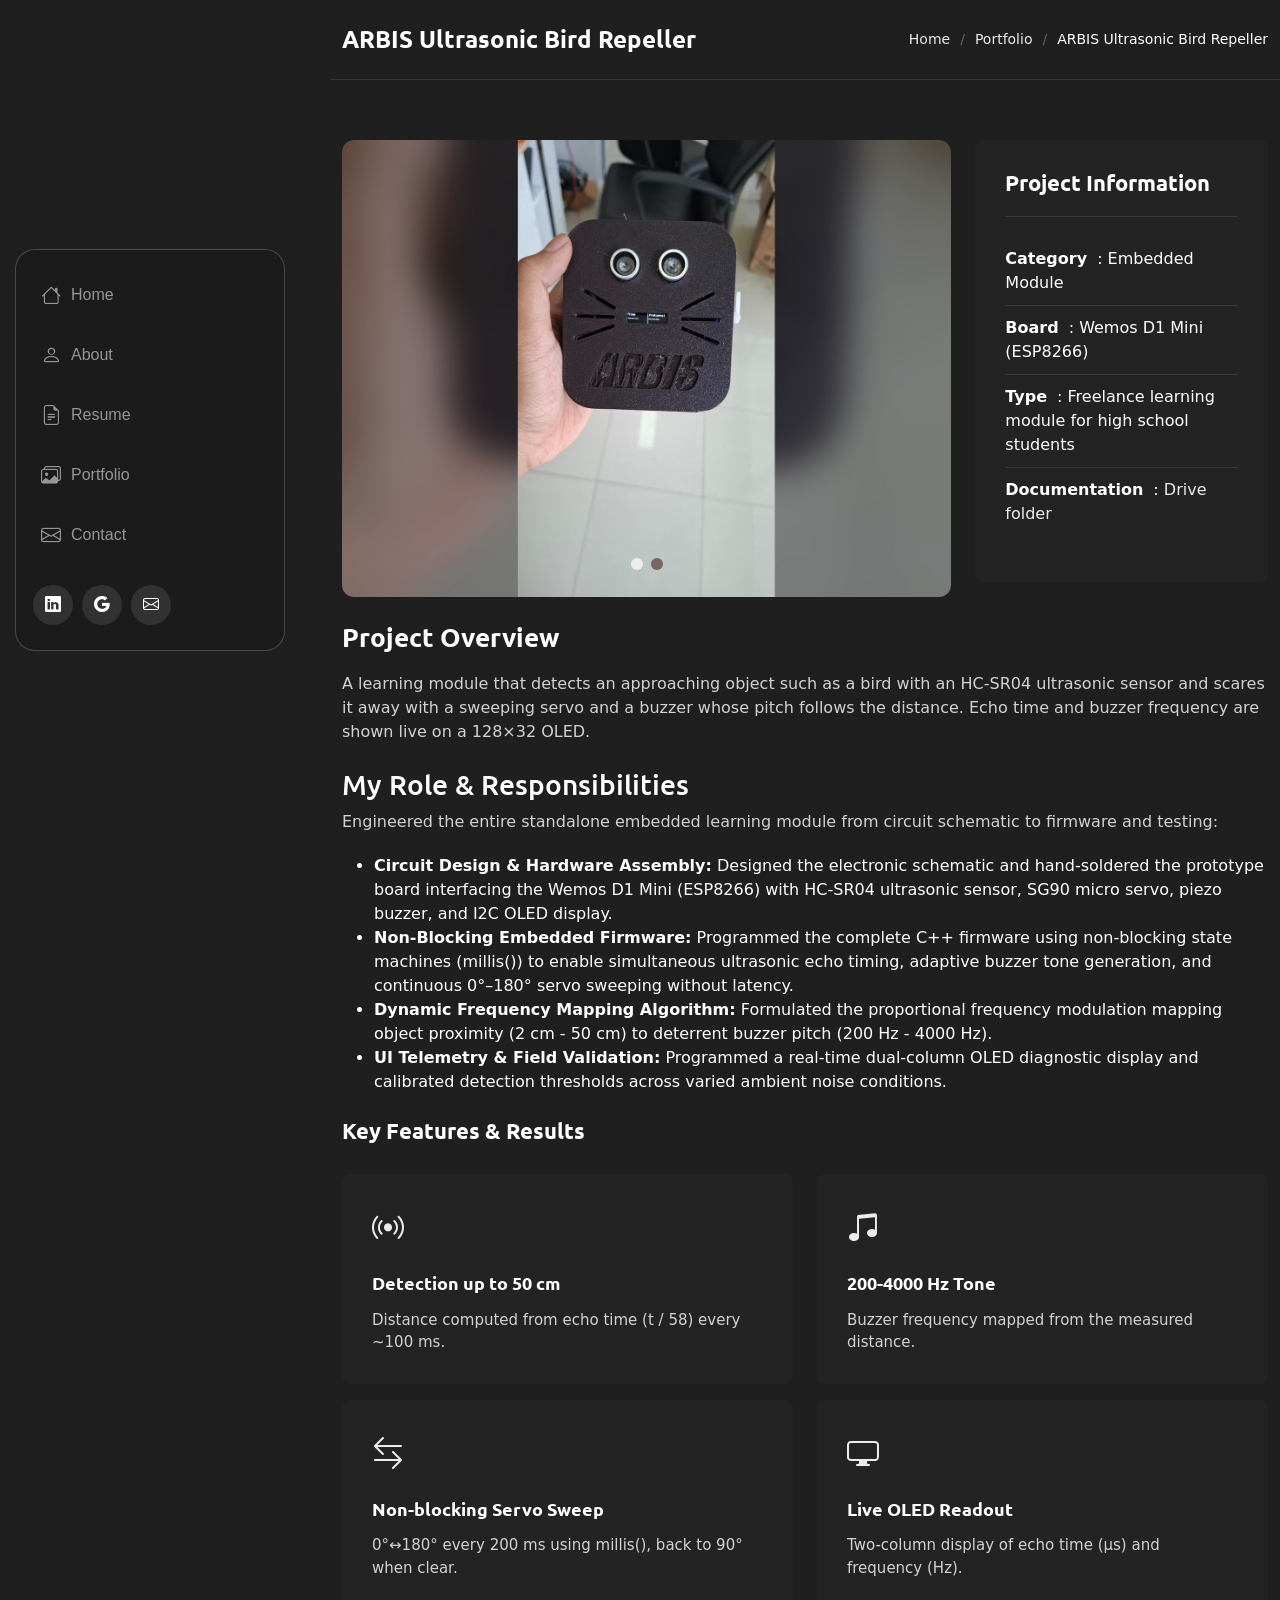
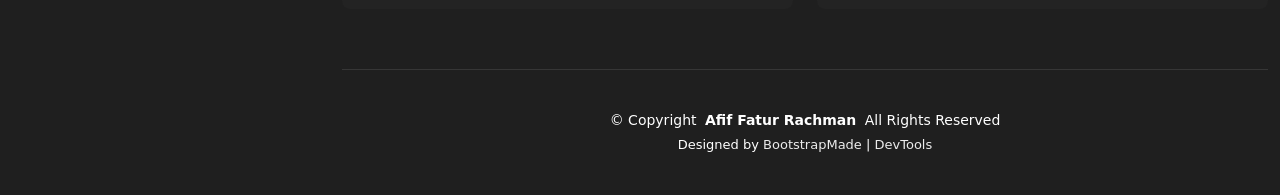
==== commit d9a99d7e: "add_project" ====
--- a/project-arbis.html
+++ b/project-arbis.html
@@ -137,8 +137,14 @@
                 A learning module that detects an approaching object such as a bird with an HC-SR04 ultrasonic sensor and scares it away with a sweeping servo and a buzzer whose pitch follows the distance. Echo time and buzzer frequency are shown live on a 128×32 OLED.
               </p>
 
-              <h3 class="mt-4">My Role</h3>
-              <p>Designed the circuit, wired the hardware, wrote the firmware and tested the module end to end.</p>
+              <h3 class="mt-4">My Role &amp; Responsibilities</h3>
+              <p>Engineered the entire standalone embedded learning module from circuit schematic to firmware and testing:</p>
+              <ul>
+                <li><strong>Circuit Design &amp; Hardware Assembly:</strong> Designed the electronic schematic and hand-soldered the prototype board interfacing the Wemos D1 Mini (ESP8266) with HC-SR04 ultrasonic sensor, SG90 micro servo, piezo buzzer, and I2C OLED display.</li>
+                <li><strong>Non-Blocking Embedded Firmware:</strong> Programmed the complete C++ firmware using non-blocking state machines (millis()) to enable simultaneous ultrasonic echo timing, adaptive buzzer tone generation, and continuous 0&deg;&ndash;180&deg; servo sweeping without latency.</li>
+                <li><strong>Dynamic Frequency Mapping Algorithm:</strong> Formulated the proportional frequency modulation mapping object proximity (2 cm - 50 cm) to deterrent buzzer pitch (200 Hz - 4000 Hz).</li>
+                <li><strong>UI Telemetry &amp; Field Validation:</strong> Programmed a real-time dual-column OLED diagnostic display and calibrated detection thresholds across varied ambient noise conditions.</li>
+              </ul>
 
               <div class="features mt-4">
                 <h3>Key Features &amp; Results</h3>
--- a/assets/css/main.css
+++ b/assets/css/main.css
@@ -717,19 +717,12 @@
 
 .hero .hero-visual .profile-container {
   position: relative;
-  width: 400px;
-  height: 400px;
+  width: 380px;
+  height: 480px;
 }
 
 .hero .hero-visual .profile-container .profile-background {
-  position: absolute;
-  top: 15px;
-  left: 15px;
-  width: 100%;
-  height: 100%;
-  background: color-mix(in srgb, var(--accent-color), transparent 90%);
-  border-radius: 30px;
-  z-index: 1;
+  display: none;
 }
 
 .hero .hero-visual .profile-container .profile-image {
@@ -737,7 +730,10 @@
   width: 100%;
   height: 100%;
   object-fit: cover;
-  border-radius: 30px;
+  object-position: center center;
+  border-radius: 28px;
+  border: 2px solid color-mix(in srgb, var(--accent-color), transparent 80%);
+  box-shadow: 0 20px 45px rgba(0, 0, 0, 0.4);
   z-index: 2;
 }
 
@@ -767,35 +763,55 @@
 
 @media (max-width: 992px) {
   .hero .hero-text {
-    text-align: center;
-    margin-bottom: 50px;
+    text-align: left;
+    margin-bottom: 40px;
   }
 
   .hero .hero-text h1 {
-    font-size: 56px;
+    font-size: 52px;
   }
 
   .hero .hero-text h2 {
-    font-size: 28px;
+    font-size: 26px;
   }
 
   .hero .hero-text .lead {
     font-size: 20px;
   }
 
+  .hero .hero-actions {
+    justify-content: flex-start;
+  }
+
+  .hero .social-links {
+    justify-content: flex-start;
+  }
+
+  .hero .hero-visual {
+    justify-content: center;
+    margin-top: 20px;
+  }
+
   .hero .hero-visual .profile-container {
-    width: 350px;
-    height: 350px;
+    width: 320px;
+    height: 420px;
+    max-width: 90%;
+    margin: 0 auto;
   }
 }
 
 @media (max-width: 768px) {
+  .hero .hero-text {
+    text-align: left;
+    margin-bottom: 35px;
+  }
+
   .hero .hero-text h1 {
-    font-size: 42px;
+    font-size: clamp(34px, 8.5vw, 44px);
   }
 
   .hero .hero-text h2 {
-    font-size: 24px;
+    font-size: 22px;
   }
 
   .hero .hero-text .lead {
@@ -803,21 +819,34 @@
   }
 
   .hero .hero-text .description {
-    font-size: 16px;
+    font-size: 15px;
+    max-width: 100%;
   }
 
   .hero .hero-actions {
+    justify-content: flex-start;
+    gap: 12px;
+  }
+
+  .hero .hero-actions .btn {
+    padding: 12px 24px;
+    font-size: 14px;
+  }
+
+  .hero .social-links {
+    justify-content: flex-start;
+    gap: 15px;
+  }
+
+  .hero .hero-visual {
     justify-content: center;
-  }
-
-  .hero .hero-actions .btn {
-    padding: 12px 25px;
-    font-size: 14px;
+    margin-top: 15px;
   }
 
   .hero .hero-visual .profile-container {
-    width: 300px;
-    height: 300px;
+    width: 290px;
+    height: 380px;
+    margin: 0 auto;
   }
 
   .hero .background-elements .bg-circle.circle-1 {
@@ -851,13 +880,7 @@
 }
 
 .about .profile-card::before {
-  content: "";
-  position: absolute;
-  top: 0;
-  left: 0;
-  right: 0;
-  height: 4px;
-  background: linear-gradient(90deg, var(--accent-color), color-mix(in srgb, var(--accent-color), var(--heading-color) 30%));
+  display: none;
 }
 
 @media (max-width: 991px) {
@@ -1600,6 +1623,15 @@
   width: 100%;
   height: 350px;
   object-fit: cover;
+}
+
+.portfolio .portfolio-wrap.contain-img {
+  background-color: #0b1325;
+}
+
+.portfolio .portfolio-wrap.contain-img img {
+  object-fit: contain;
+  background-color: #0b1325;
 }
 
 .portfolio .portfolio-wrap .portfolio-info {
@@ -2232,17 +2264,35 @@
 .portfolio-details .portfolio-details-slider {
   position: relative;
   overflow: hidden;
-  border-radius: 8px;
-  box-shadow: 0 0 30px rgba(var(--default-color), 0.1);
+  border-radius: 12px;
+  box-shadow: 0 0 30px rgba(var(--default-color), 0.15);
+  background-color: #0b1325;
 }
 
 .portfolio-details .portfolio-details-slider .swiper-wrapper {
   height: auto !important;
 }
 
+.portfolio-details .portfolio-details-slider .swiper-slide {
+  display: flex;
+  justify-content: center;
+  align-items: center;
+  background-color: #0b1325;
+}
+
 .portfolio-details .portfolio-details-slider img {
-  aspect-ratio: 16/9;
-  object-fit: cover;
+  width: 100%;
+  max-height: 580px;
+  object-fit: contain;
+  background-color: #0b1325;
+}
+
+.portfolio-details .portfolio-details-slider .swiper-slide a {
+  display: flex;
+  justify-content: center;
+  align-items: center;
+  width: 100%;
+  cursor: zoom-in;
 }
 
 .portfolio-details .portfolio-details-slider .swiper-pagination {
